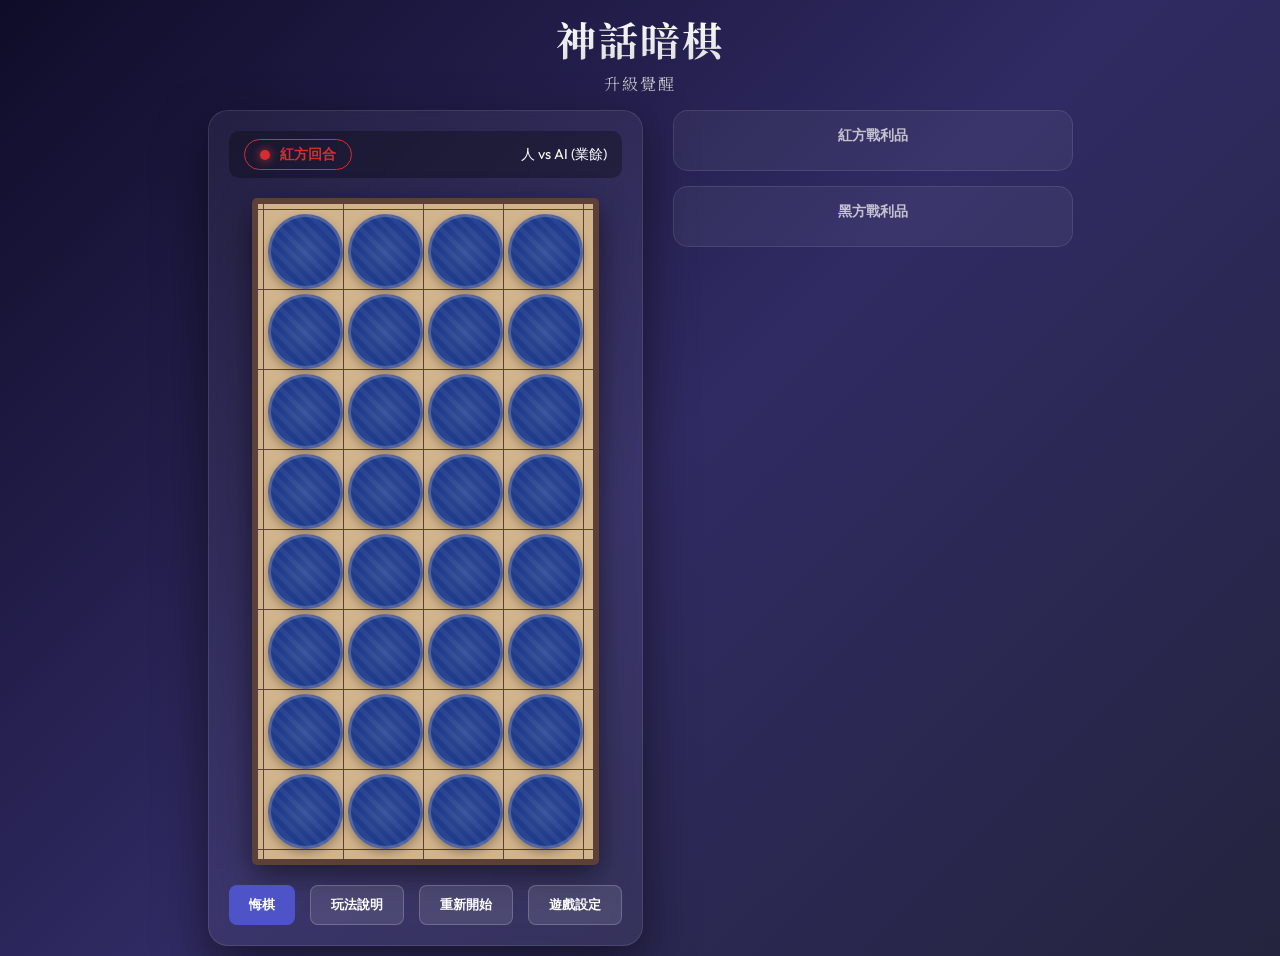
==== index.html @ 80d51399 "初始提交：暗棋專案" ====
<!DOCTYPE html>
<html lang="zh-TW">
<head>
    <meta charset="UTF-8">
    <meta name="viewport" content="width=device-width, initial-scale=1.0">
    <title>神話暗棋：升級覺醒 (Mythic Dark Chess)</title>
    <link rel="stylesheet" href="style.css">
    <link href="https://fonts.googleapis.com/css2?family=Noto+Serif+TC:wght@700&family=Outfit:wght@300;600&display=swap" rel="stylesheet">
</head>
<body>
    <div id="app">
        <header>
            <h1>神話暗棋 <span class="subtitle">升級覺醒</span></h1>
        </header>

        <!-- 玩法說明頁面 (預設隱藏) -->
        <section id="guide-page" class="hidden">
            <div class="guide-header">
                <button id="back-to-game" class="btn secondary">← 返回遊戲</button>
                <h2>棋子技能指南</h2>
            </div>
            
            <div class="guide-content">
                <!-- 這裡會由 JS 生成各棋子的動態教學卡片 -->
                <div id="guide-list"></div>
            </div>
        </section>

        <main id="main-game">
            <div class="game-container">
                <!-- 狀態顯示欄 -->
                <div class="status-bar">
                    <div id="turn-indicator" class="turn-red">
                        <span class="indicator-dot"></span>
                        <span class="turn-text">紅方回合</span>
                    </div>
                    <div class="game-info">
                        <span id="game-mode-display">人 vs AI (業餘)</span>
                    </div>
                </div>

                <!-- 棋盤區 -->
                <div id="board" class="board">
                    <!-- 棋子將由 JS 生成 -->
                </div>

                <!-- 底部控制區 -->
                <div class="controls">
                    <button id="undo-btn" class="btn primary">悔棋</button>
                    <button id="guide-btn" class="btn secondary">玩法說明</button>
                    <button id="reset-btn" class="btn secondary">重新開始</button>
                    <button id="settings-btn" class="btn secondary">遊戲設定</button>
                </div>
            </div>

            <!-- 側邊欄：吃子紀錄 (墳場) -->
            <aside class="graveyard-container">
                <div class="graveyard-section red-side">
                    <h3>紅方戰利品</h3>
                    <div id="red-captured" class="captured-list"></div>
                </div>
                <div class="graveyard-section black-side">
                    <h3>黑方戰利品</h3>
                    <div id="black-captured" class="captured-list"></div>
                </div>
            </aside>
        </main>

        <!-- 設定彈窗 -->
        <div id="settings-modal" class="modal hidden">
            <div class="modal-content">
                <h2>遊戲設定</h2>
                <div class="setting-group">
                    <label>對戰模式</label>
                    <select id="mode-select">
                        <option value="pvp">人 vs 人 (同機)</option>
                        <option value="pve" selected>人 vs AI</option>
                    </select>
                </div>
                <div class="setting-group" id="ai-difficulty-group">
                    <label>AI 難度</label>
                    <select id="difficulty-select">
                        <option value="novice">新手</option>
                        <option value="amateur" selected>業餘</option>
                        <option value="pro">職業</option>
                        <option value="god">神手</option>
                    </select>
                </div>
                <button id="close-settings" class="btn primary">確定</button>
            </div>
        </div>
    </div>

    <script src="game.js"></script>
</body>
</html>
---- style.css ----
:root {
    --bg-dark: #0f0c29;
    --bg-gradient: linear-gradient(135deg, #0f0c29, #302b63, #24243e);
    --board-bg: #d2b48c; /* 傳統木質色 */
    --grid-color: #5d4037;
    --tile-bg: rgba(255, 255, 255, 0.1);
    --red-piece: #d32f2f;
    --black-piece: #212121;
    --piece-bg: #f5f5f5; /* 象牙白底色 */
    --back-blue: #1e3a8a; /* 背面藍色 */
    --gold-glow: 0 0 15px rgba(255, 215, 0, 0.8), 0 0 30px rgba(255, 215, 0, 0.4);
    --glass-bg: rgba(255, 255, 255, 0.05);
    --glass-border: rgba(255, 255, 255, 0.1);
    --font-main: 'Outfit', sans-serif;
    --font-serif: 'Noto Serif TC', serif;
}

* {
    box-sizing: border-box;
    margin: 0;
    padding: 0;
}

body {
    background: var(--bg-gradient);
    color: white;
    font-family: var(--font-main);
    min-height: 100vh;
    display: flex;
    justify-content: center;
    align-items: center;
    overflow-x: hidden;
}

#app {
    width: 100%;
    max-width: 1000px;
    padding: 10px;
    display: flex;
    flex-direction: column;
    gap: 15px;
    align-items: center;
}

header {
    text-align: center;
    width: 100%;
}

h1 {
    font-family: var(--font-serif);
    font-size: 2.5rem;
    letter-spacing: 2px;
    background: linear-gradient(to bottom, #fff, #ccc);
    -webkit-background-clip: text;
    -webkit-text-fill-color: transparent;
}

.subtitle {
    font-size: 1rem;
    color: #ffd700;
    text-transform: uppercase;
    display: block;
    margin-top: 5px;
    font-weight: 300;
}

main {
    display: flex;
    flex-direction: row;
    gap: 30px;
    width: 100%;
    justify-content: center;
    align-items: flex-start;
}

@media (max-width: 850px) {
    main {
        flex-direction: column;
        align-items: center;
    }
}

/* 遊戲容器 */
.game-container {
    background: var(--glass-bg);
    backdrop-filter: blur(10px);
    border: 1px solid var(--glass-border);
    border-radius: 20px;
    padding: 20px;
    box-shadow: 0 20px 50px rgba(0,0,0,0.5);
    display: flex;
    flex-direction: column;
    align-items: center;
    gap: 20px;
}

/* 狀態欄 */
.status-bar {
    width: 100%;
    max-width: 400px;
    display: flex;
    justify-content: space-between;
    align-items: center;
    padding: 8px 15px;
    background: rgba(0,0,0,0.3);
    border-radius: 10px;
    font-size: 0.9rem;
}

#turn-indicator {
    display: flex;
    align-items: center;
    gap: 10px;
    font-weight: 600;
    padding: 5px 15px;
    border-radius: 20px;
    transition: all 0.3s ease;
}

.turn-red { color: var(--red-piece); border: 1px solid var(--red-piece); }
.turn-black { color: #fff; border: 1px solid #fff; }

.indicator-dot {
    width: 10px;
    height: 10px;
    border-radius: 50%;
    background: currentColor;
    box-shadow: 0 0 10px currentColor;
    animation: pulse 1.5s infinite;
}

@keyframes pulse {
    0% { opacity: 1; }
    50% { opacity: 0.3; }
    100% { opacity: 1; }
}

/* 棋盤 */
.board {
    display: grid;
    grid-template-columns: repeat(4, 18vmin);
    grid-template-rows: repeat(8, 18vmin);
    gap: 5px;
    padding: 10px;
    background-color: var(--board-bg);
    background-image: 
        linear-gradient(var(--grid-color) 1px, transparent 1px),
        linear-gradient(90deg, var(--grid-color) 1px, transparent 1px);
    background-size: calc(18vmin + 5px) calc(18vmin + 5px);
    background-position: 5px 5px;
    border: 6px solid #5d4037;
    border-radius: 5px;
    box-shadow: 0 10px 30px rgba(0,0,0,0.5);
}

/* 桌面版棋盤上限 */
@media (min-width: 850px) {
    .board {
        grid-template-columns: repeat(4, 75px);
        grid-template-rows: repeat(8, 75px);
        background-size: 80px 80px;
    }
}

/* 棋格/棋子 */
.tile {
    width: 100%;
    height: 100%;
    position: relative;
    cursor: pointer;
    perspective: 1000px;
}

.piece {
    width: 100%;
    height: 100%;
    position: absolute;
    transform-style: preserve-3d;
    transition: transform 0.6s cubic-bezier(0.4, 0, 0.2, 1);
}

.piece.flipped {
    transform: rotateY(180deg);
}

.piece-face {
    position: absolute;
    width: 100%;
    height: 100%;
    backface-visibility: hidden;
    border-radius: 50%;
    display: flex;
    justify-content: center;
    align-items: center;
    font-size: 1.8rem;
    font-family: var(--font-serif);
    user-select: none;
    box-shadow: 0 4px 10px rgba(0,0,0,0.3);
}

.piece-back {
    background: var(--back-blue);
    border: 3px solid rgba(255,255,255,0.2);
    background-image: 
        radial-gradient(circle at 50% 50%, rgba(255,255,255,0.1) 0%, transparent 60%),
        repeating-linear-gradient(45deg, transparent, transparent 5px, rgba(255,255,255,0.05) 5px, rgba(255,255,255,0.05) 10px);
}

.piece-back::after {
    content: "";
}

.piece-front {
    transform: rotateY(180deg);
    background: var(--piece-bg);
    border: 4px solid #ccc;
    color: var(--black-piece); /* 預設黑棋 */
}

.piece.red .piece-front { color: var(--red-piece); border-color: #e0e0e0; }
.piece.black .piece-front { color: var(--black-piece); border-color: #e0e0e0; }

/* 升級特效 */
.piece.upgraded .piece-front {
    border-color: #ffd700;
    box-shadow: var(--gold-glow);
    animation: gold-pulse 2s infinite;
}

/* 冷卻狀態：金色暗淡 */
.piece.upgraded.cooldown .piece-front {
    border-color: #aa8800;
    box-shadow: 0 0 5px rgba(170, 136, 0, 0.5);
    filter: grayscale(0.5) brightness(0.7);
    animation: none;
}

/* 選擇狀態：強烈呼吸效果 */
.tile.selected .piece {
    scale: 1.1;
    z-index: 10;
}

.tile.selected .piece-front {
    border-color: #00d2ff;
    box-shadow: 0 0 20px #00d2ff, 0 0 40px rgba(0, 210, 255, 0.4);
}

/* 墳場 */
.graveyard-container {
    display: flex;
    flex-direction: column;
    gap: 15px;
    width: 100%;
    max-width: 400px;
}

@media (max-width: 850px) {
    .graveyard-container {
        flex-direction: row;
        justify-content: center;
    }
}

.graveyard-section {
    background: var(--glass-bg);
    padding: 15px;
    border-radius: 15px;
    border: 1px solid var(--glass-border);
}

.graveyard-section h3 {
    font-size: 0.9rem;
    margin-bottom: 10px;
    opacity: 0.7;
    text-align: center;
}

.captured-list {
    display: flex;
    flex-wrap: wrap;
    gap: 5px;
}

.captured-item {
    width: 30px;
    height: 30px;
    border-radius: 50%;
    background: rgba(0,0,0,0.5);
    display: flex;
    justify-content: center;
    align-items: center;
    font-size: 0.8rem;
    border: 1px solid currentColor;
}

/* 按鈕 */
.controls {
    display: flex;
    gap: 15px;
}

.btn {
    padding: 10px 20px;
    border: none;
    border-radius: 8px;
    cursor: pointer;
    font-family: inherit;
    font-weight: 600;
    transition: all 0.2s;
}

.btn.primary { background: #4e54c8; color: white; }
.btn.secondary { background: rgba(255,255,255,0.1); color: white; border: 1px solid rgba(255,255,255,0.2); }
.btn:hover { transform: translateY(-2px); box-shadow: 0 5px 15px rgba(0,0,0,0.3); }

/* 彈窗 */
.modal {
    position: fixed;
    top: 0; left: 0; width: 100%; height: 100%;
    background: rgba(0,0,0,0.8);
    display: flex;
    justify-content: center;
    align-items: center;
    z-index: 100;
}

.modal.hidden { display: none; }

.modal-content {
    background: var(--bg-dark);
    padding: 30px;
    border-radius: 20px;
    border: 1px solid var(--gold-glow);
    width: 350px;
    display: flex;
    flex-direction: column;
    gap: 20px;
}

.setting-group {
    display: flex;
    flex-direction: column;
    gap: 10px;
}

select {
    padding: 10px;
    background: #222;
    color: white;
    border: 1px solid #444;
    border-radius: 5px;
}

/* 教學頁面樣式 */
#guide-page {
    width: 100%;
    max-width: 900px;
    background: var(--glass-bg);
    backdrop-filter: blur(20px);
    border-radius: 20px;
    padding: 20px;
    border: 1px solid var(--glass-border);
    animation: fadeIn 0.4s ease;
}

@keyframes fadeIn {
    from { opacity: 0; transform: translateY(20px); }
    to { opacity: 1; transform: translateY(0); }
}

.guide-header {
    display: flex;
    align-items: center;
    gap: 20px;
    margin-bottom: 30px;
    padding-bottom: 15px;
    border-bottom: 1px solid var(--glass-border);
}

#guide-list {
    display: grid;
    grid-template-columns: repeat(auto-fill, minmax(300px, 1fr));
    gap: 20px;
}

.guide-card {
    background: rgba(0,0,0,0.3);
    border-radius: 15px;
    padding: 20px;
    display: flex;
    flex-direction: column;
    gap: 15px;
    border: 1px solid rgba(255,255,255,0.05);
    transition: transform 0.3s;
}

.guide-card:hover {
    transform: translateY(-5px);
    border-color: rgba(255,215,0,0.3);
}

.guide-card h3 {
    font-family: var(--font-serif);
    color: #ffd700;
    display: flex;
    align-items: center;
    gap: 10px;
    font-size: 1.5rem;
}

.skill-tag {
    font-size: 0.8rem;
    background: #4e54c8;
    padding: 2px 8px;
    border-radius: 4px;
    color: white;
}

.guide-desc {
    font-size: 0.95rem;
    line-height: 1.6;
    color: #ccc;
}

/* 示範動畫棋盤 */
.demo-container {
    width: 100%;
    aspect-ratio: 1;
    background: var(--board-bg);
    border-radius: 8px;
    display: flex;
    justify-content: center;
    align-items: center;
    position: relative;
    overflow: hidden;
    border: 2px solid #5d4037;
}

.demo-board {
    display: grid;
    grid-template-columns: repeat(3, 1fr);
    grid-template-rows: repeat(3, 1fr);
    width: 90%;
    height: 90%;
    gap: 4px;
}

.demo-tile {
    background: rgba(0,0,0,0.1);
    border-radius: 4px;
    display: flex;
    justify-content: center;
    align-items: center;
    position: relative;
}

.demo-piece {
    width: 80%;
    height: 80%;
    border-radius: 50%;
    background: var(--piece-bg);
    display: flex;
    justify-content: center;
    align-items: center;
    font-size: 1.2rem;
    font-family: var(--font-serif);
    border: 2px solid #ccc;
    position: absolute;
    transition: all 1s ease-in-out;
}

.demo-piece.red { color: var(--red-piece); }
.demo-piece.black { color: var(--black-piece); }
.demo-piece.gold { border-color: #ffd700; box-shadow: var(--gold-glow); }

/* 教學頁面手機適應 */
@media (max-width: 600px) {
    #guide-list { grid-template-columns: 1fr; }
    .guide-header h2 { font-size: 1.2rem; }
}

.hidden { display: none !important; }
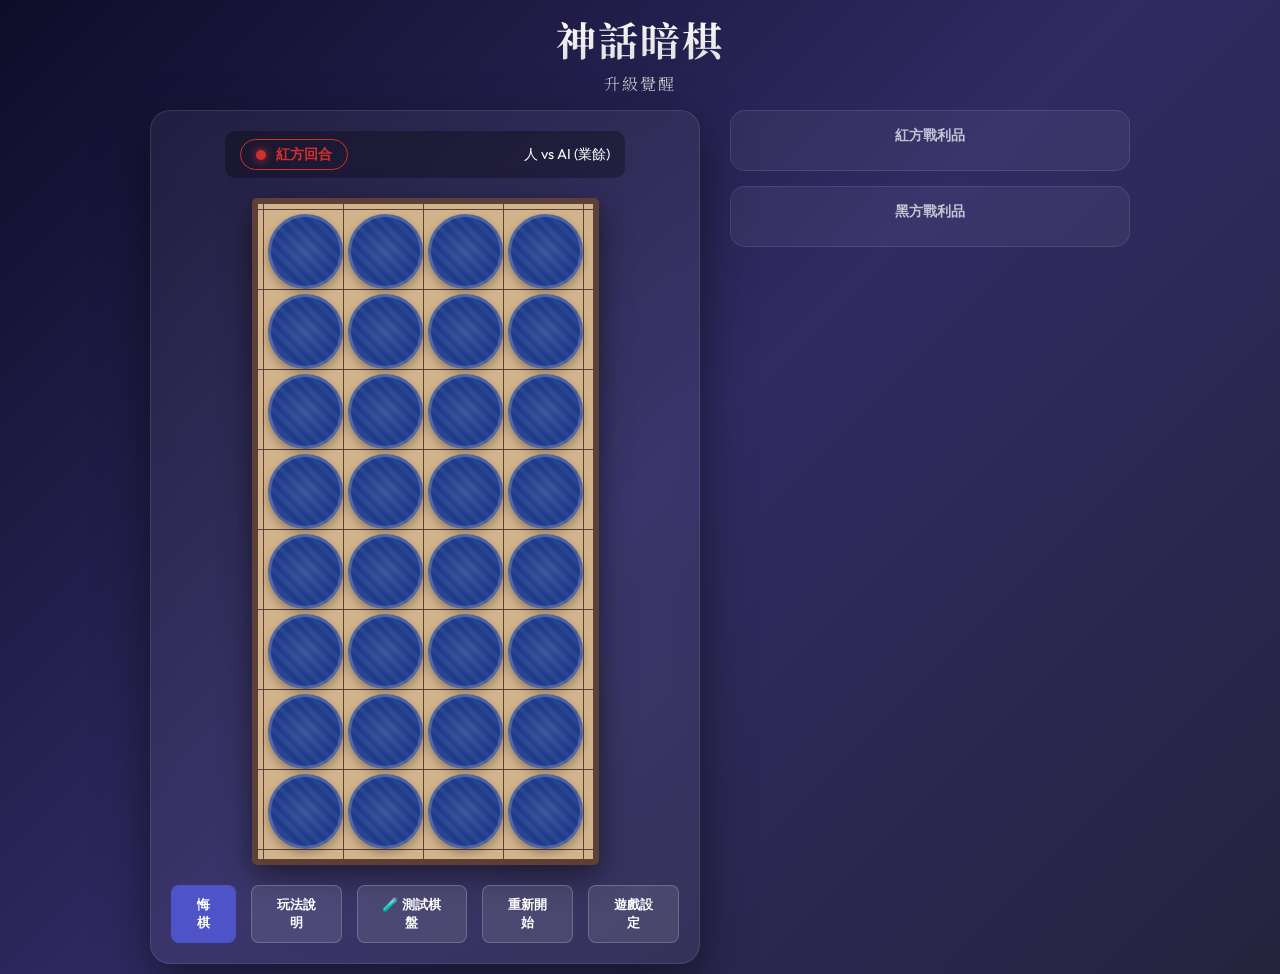
==== commit f2197179: "新增測試棋盤、音效開關，並修復象重踏與兵補位等BUG" ====
--- a/index.html
+++ b/index.html
@@ -12,6 +12,37 @@
         <header>
             <h1>神話暗棋 <span class="subtitle">升級覺醒</span></h1>
         </header>
+
+        <!-- 自訂測試棋盤頁面 -->
+        <section id="sandbox-page" class="hidden">
+            <div class="sandbox-header">
+                <button id="back-from-sandbox" class="btn secondary">← 返回遊戲</button>
+                <h2>🧪 自訂測試棋盤</h2>
+                <button id="clear-sandbox" class="btn secondary">清空棋盤</button>
+            </div>
+            <div class="sandbox-layout">
+                <div class="sandbox-palette">
+                    <div class="palette-section">
+                        <div class="palette-side-label red-label">🔴 紅方</div>
+                        <div class="palette-pieces" id="red-palette"></div>
+                    </div>
+                    <div class="palette-divider"></div>
+                    <div class="palette-section">
+                        <div class="palette-side-label black-label">⚫ 黑方</div>
+                        <div class="palette-pieces" id="black-palette"></div>
+                    </div>
+                    <div class="palette-tools">
+                        <button id="palette-eraser" class="btn secondary">🗑️ 橡皮擦</button>
+                        <button id="sandbox-load-game" class="btn primary">▶ 載入至主遊戲</button>
+                    </div>
+                    <div class="palette-hint">
+                        <p>左鍵：放置 / 再點移除</p>
+                        <p>右鍵：切換升級狀態 ✨</p>
+                    </div>
+                </div>
+                <div id="sandbox-board" class="board"></div>
+            </div>
+        </section>
 
         <!-- 玩法說明頁面 (預設隱藏) -->
         <section id="guide-page" class="hidden">
@@ -48,6 +79,7 @@
                 <div class="controls">
                     <button id="undo-btn" class="btn primary">悔棋</button>
                     <button id="guide-btn" class="btn secondary">玩法說明</button>
+                    <button id="sandbox-btn" class="btn secondary">🧪 測試棋盤</button>
                     <button id="reset-btn" class="btn secondary">重新開始</button>
                     <button id="settings-btn" class="btn secondary">遊戲設定</button>
                 </div>
@@ -65,6 +97,16 @@
                 </div>
             </aside>
         </main>
+
+        <!-- 重複棋步警告彈窗 -->
+        <div id="repetition-modal" class="modal hidden">
+            <div class="modal-content warning-modal">
+                <div class="warning-icon">⚠️</div>
+                <h2>禁手警告</h2>
+                <p id="repetition-msg">同樣的棋步已連續使用 3 次！<br>不可再重複此棋步，請改走其他棋路。</p>
+                <button id="close-repetition" class="btn primary">我知道了</button>
+            </div>
+        </div>
 
         <!-- 設定彈窗 -->
         <div id="settings-modal" class="modal hidden">
@@ -86,6 +128,13 @@
                         <option value="god">神手</option>
                     </select>
                 </div>
+                <div class="setting-group">
+                    <label>音效</label>
+                    <label class="toggle-switch" id="sound-toggle-label">
+                        <input type="checkbox" id="sound-toggle" checked>
+                        <span class="toggle-slider"></span>
+                    </label>
+                </div>
                 <button id="close-settings" class="btn primary">確定</button>
             </div>
         </div>
--- a/style.css
+++ b/style.css
@@ -482,3 +482,159 @@
 }
 
 .hidden { display: none !important; }
+
+/* 禁手警告彈窗 */
+.warning-modal {
+    border: 1px solid rgba(255, 180, 0, 0.5) !important;
+    box-shadow: 0 0 30px rgba(255, 165, 0, 0.3);
+    text-align: center;
+    animation: shake 0.4s ease;
+}
+
+.warning-icon {
+    font-size: 3rem;
+    line-height: 1;
+}
+
+.warning-modal h2 {
+    color: #ffb400;
+}
+
+.warning-modal p {
+    color: #ccc;
+    line-height: 1.8;
+}
+
+@keyframes shake {
+    0%, 100% { transform: translateX(0); }
+    20% { transform: translateX(-10px); }
+    40% { transform: translateX(10px); }
+    60% { transform: translateX(-8px); }
+    80% { transform: translateX(8px); }
+}
+
+/* ===== 音效切換開關 ===== */
+.toggle-switch {
+    position: relative;
+    display: inline-block;
+    width: 52px;
+    height: 28px;
+    cursor: pointer;
+}
+.toggle-switch input { opacity: 0; width: 0; height: 0; }
+.toggle-slider {
+    position: absolute;
+    top: 0; left: 0; right: 0; bottom: 0;
+    background: #444;
+    border-radius: 28px;
+    transition: 0.3s;
+}
+.toggle-slider:before {
+    content: '';
+    position: absolute;
+    width: 22px; height: 22px;
+    left: 3px; top: 3px;
+    background: white;
+    border-radius: 50%;
+    transition: 0.3s;
+    box-shadow: 0 2px 5px rgba(0,0,0,0.4);
+}
+input:checked + .toggle-slider { background: #4e54c8; }
+input:checked + .toggle-slider:before { transform: translateX(24px); }
+.setting-group { flex-direction: row; justify-content: space-between; align-items: center; }
+
+/* ===== 自訂測試棋盤頁面 ===== */
+#sandbox-page {
+    width: 100%;
+    max-width: 1100px;
+    background: var(--glass-bg);
+    backdrop-filter: blur(20px);
+    border-radius: 20px;
+    padding: 20px;
+    border: 1px solid var(--glass-border);
+    animation: fadeIn 0.4s ease;
+}
+.sandbox-header {
+    display: flex;
+    align-items: center;
+    justify-content: space-between;
+    gap: 15px;
+    margin-bottom: 20px;
+    padding-bottom: 15px;
+    border-bottom: 1px solid var(--glass-border);
+}
+.sandbox-header h2 { font-family: var(--font-serif); color: #ffd700; }
+.sandbox-layout {
+    display: flex;
+    gap: 20px;
+    align-items: flex-start;
+    justify-content: center;
+}
+@media (max-width: 750px) {
+    .sandbox-layout { flex-direction: column; align-items: center; }
+    .sandbox-header { flex-wrap: wrap; }
+}
+.sandbox-palette {
+    background: rgba(0,0,0,0.3);
+    border-radius: 15px;
+    padding: 15px;
+    border: 1px solid var(--glass-border);
+    display: flex;
+    flex-direction: column;
+    gap: 12px;
+    min-width: 155px;
+}
+.palette-section { display: flex; flex-direction: column; gap: 8px; }
+.palette-side-label {
+    font-size: 0.8rem;
+    font-weight: 700;
+    padding: 3px 8px;
+    border-radius: 5px;
+    text-align: center;
+}
+.red-label { color: var(--red-piece); border: 1px solid var(--red-piece); }
+.black-label { color: #aaa; border: 1px solid #555; }
+.palette-pieces {
+    display: flex;
+    flex-wrap: wrap;
+    gap: 6px;
+    justify-content: center;
+}
+.palette-piece {
+    width: 40px;
+    height: 40px;
+    border-radius: 50%;
+    background: var(--piece-bg);
+    display: flex;
+    justify-content: center;
+    align-items: center;
+    font-family: var(--font-serif);
+    font-size: 1.1rem;
+    cursor: pointer;
+    border: 3px solid #ccc;
+    transition: all 0.2s;
+    user-select: none;
+}
+.palette-piece.red { color: var(--red-piece); }
+.palette-piece.black { color: var(--black-piece); }
+.palette-piece:hover { transform: scale(1.1); border-color: #00d2ff; }
+.palette-piece.palette-selected {
+    border-color: #ffd700;
+    box-shadow: 0 0 12px rgba(255,215,0,0.7);
+    transform: scale(1.1);
+}
+.palette-divider { height: 1px; background: var(--glass-border); }
+.palette-tools { display: flex; flex-direction: column; gap: 8px; }
+#palette-eraser.active {
+    background: rgba(255,80,80,0.2);
+    border-color: rgba(255,80,80,0.5);
+    color: #ff8080;
+}
+.palette-hint {
+    font-size: 0.75rem;
+    color: #888;
+    line-height: 1.8;
+    text-align: center;
+}
+
+
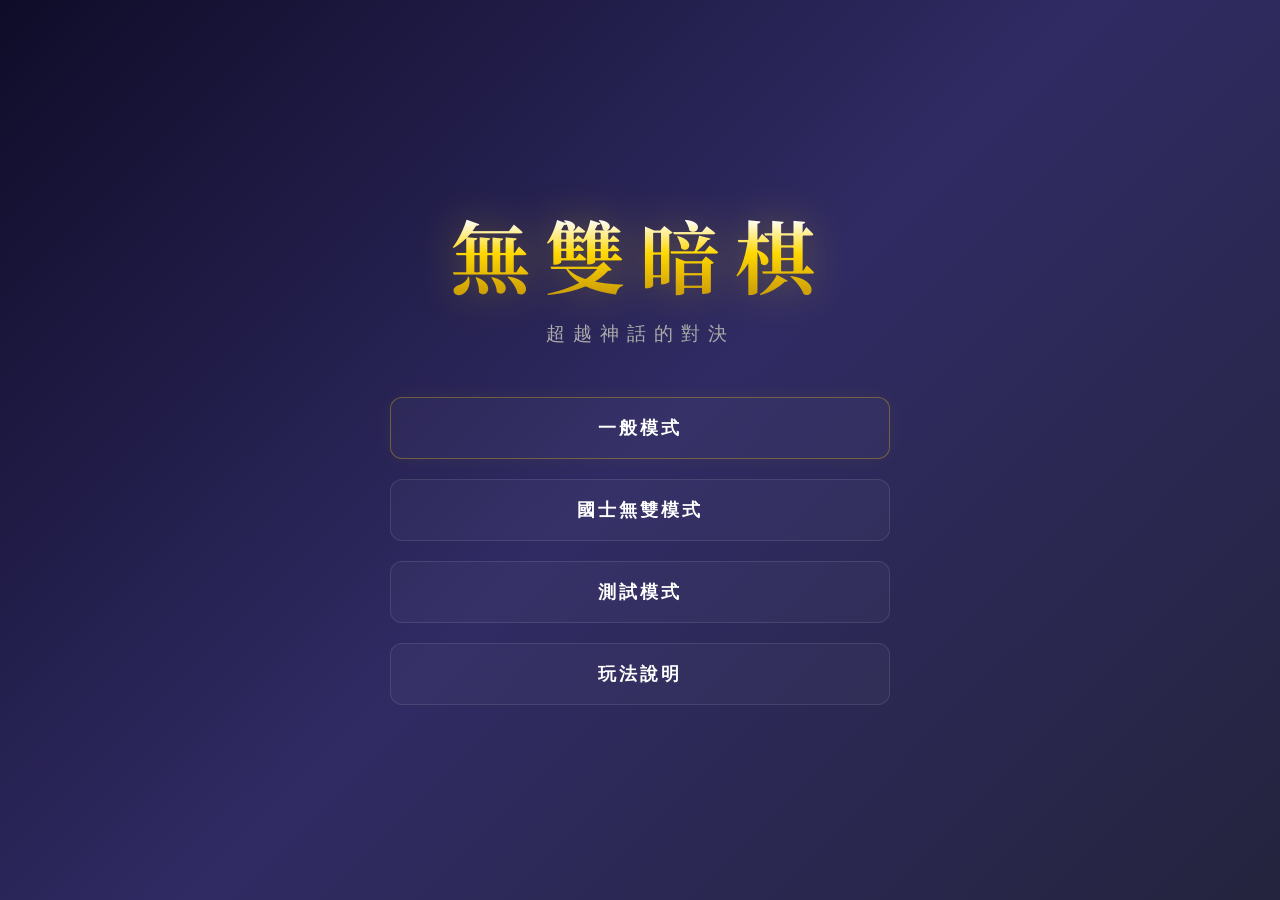
==== commit 7e1224d4: "feat: add landing page and restructure UI flow" ====
--- a/index.html
+++ b/index.html
@@ -3,20 +3,30 @@
 <head>
     <meta charset="UTF-8">
     <meta name="viewport" content="width=device-width, initial-scale=1.0">
-    <title>神話暗棋：升級覺醒 (Mythic Dark Chess)</title>
+    <title>無雙暗棋 (Wushuang Dark Chess)</title>
     <link rel="stylesheet" href="style.css">
     <link href="https://fonts.googleapis.com/css2?family=Noto+Serif+TC:wght@700&family=Outfit:wght@300;600&display=swap" rel="stylesheet">
 </head>
 <body>
     <div id="app">
-        <header>
-            <h1>神話暗棋 <span class="subtitle">升級覺醒</span></h1>
-        </header>
+        <!-- 起始頁面 -->
+        <section id="start-page">
+            <header class="hero-header">
+                <h1>無雙暗棋</h1>
+                <p class="hero-subtitle">超越神話的對決</p>
+            </header>
+            <div class="menu-container">
+                <button id="normal-mode-btn" class="btn menu-btn primary">一般模式</button>
+                <button id="wushuang-mode-btn" class="btn menu-btn secondary">國士無雙模式</button>
+                <button id="sandbox-mode-btn" class="btn menu-btn secondary">測試模式</button>
+                <button id="open-guide-btn" class="btn menu-btn secondary">玩法說明</button>
+            </div>
+        </section>
 
         <!-- 自訂測試棋盤頁面 -->
         <section id="sandbox-page" class="hidden">
             <div class="sandbox-header">
-                <button id="back-from-sandbox" class="btn secondary">← 返回遊戲</button>
+                <button id="back-from-sandbox" class="btn secondary">← 返回主選單</button>
                 <h2>🧪 自訂測試棋盤</h2>
                 <button id="clear-sandbox" class="btn secondary">清空棋盤</button>
             </div>
@@ -47,17 +57,16 @@
         <!-- 玩法說明頁面 (預設隱藏) -->
         <section id="guide-page" class="hidden">
             <div class="guide-header">
-                <button id="back-to-game" class="btn secondary">← 返回遊戲</button>
+                <button id="back-to-menu" class="btn secondary">← 返回主選單</button>
                 <h2>棋子技能指南</h2>
             </div>
             
             <div class="guide-content">
-                <!-- 這裡會由 JS 生成各棋子的動態教學卡片 -->
                 <div id="guide-list"></div>
             </div>
         </section>
 
-        <main id="main-game">
+        <main id="main-game" class="hidden">
             <div class="game-container">
                 <!-- 狀態顯示欄 -->
                 <div class="status-bar">
@@ -75,13 +84,11 @@
                     <!-- 棋子將由 JS 生成 -->
                 </div>
 
-                <!-- 底部控制區 -->
+                <!-- 底部控制區 (簡化後) -->
                 <div class="controls">
                     <button id="undo-btn" class="btn primary">悔棋</button>
-                    <button id="guide-btn" class="btn secondary">玩法說明</button>
-                    <button id="sandbox-btn" class="btn secondary">🧪 測試棋盤</button>
                     <button id="reset-btn" class="btn secondary">重新開始</button>
-                    <button id="settings-btn" class="btn secondary">遊戲設定</button>
+                    <button id="back-to-menu-from-game" class="btn secondary">主選單</button>
                 </div>
             </div>
 
@@ -108,7 +115,7 @@
             </div>
         </div>
 
-        <!-- 設定彈窗 -->
+        <!-- 設定彈窗 (現在作為進入遊戲前的必要步驟) -->
         <div id="settings-modal" class="modal hidden">
             <div class="modal-content">
                 <h2>遊戲設定</h2>
@@ -129,17 +136,19 @@
                     </select>
                 </div>
                 <div class="setting-group">
-                    <label>音效</label>
+                    <label>音效開關</label>
                     <label class="toggle-switch" id="sound-toggle-label">
                         <input type="checkbox" id="sound-toggle" checked>
                         <span class="toggle-slider"></span>
                     </label>
                 </div>
-                <button id="close-settings" class="btn primary">確定</button>
+                <button id="start-game-confirm" class="btn primary">開始遊戲</button>
+                <button id="cancel-settings" class="btn secondary">取消</button>
             </div>
         </div>
     </div>
 
     <script src="game.js"></script>
+
 </body>
 </html>
--- a/style.css
+++ b/style.css
@@ -35,11 +35,89 @@
 #app {
     width: 100%;
     max-width: 1000px;
-    padding: 10px;
+    padding: 20px;
     display: flex;
     flex-direction: column;
     gap: 15px;
     align-items: center;
+    min-height: 100vh;
+    justify-content: center;
+}
+
+/* ===== 起始頁面樣式 ===== */
+#start-page {
+    display: flex;
+    flex-direction: column;
+    align-items: center;
+    gap: 50px;
+    animation: fadeInScale 0.8s cubic-bezier(0.4, 0, 0.2, 1);
+    width: 100%;
+    max-width: 500px;
+}
+
+@keyframes fadeInScale {
+    from { opacity: 0; transform: scale(0.9); }
+    to { opacity: 1; transform: scale(1); }
+}
+
+.hero-header {
+    text-align: center;
+}
+
+.hero-header h1 {
+    font-family: var(--font-serif);
+    font-size: 5rem;
+    letter-spacing: 15px;
+    background: linear-gradient(to bottom, #fff 20%, #ffd700 50%, #b8860b 100%);
+    -webkit-background-clip: text;
+    -webkit-text-fill-color: transparent;
+    filter: drop-shadow(0 0 20px rgba(255, 215, 0, 0.3));
+    margin-bottom: 10px;
+    text-shadow: none;
+}
+
+.hero-subtitle {
+    font-size: 1.2rem;
+    letter-spacing: 8px;
+    color: #aaa;
+    text-transform: uppercase;
+    font-weight: 300;
+}
+
+.menu-container {
+    display: flex;
+    flex-direction: column;
+    gap: 20px;
+    width: 100%;
+}
+
+.menu-btn {
+    padding: 18px !important;
+    font-size: 1.1rem !important;
+    letter-spacing: 3px;
+    text-transform: uppercase;
+    border-radius: 12px !important;
+    position: relative;
+    overflow: hidden;
+    background: rgba(255, 255, 255, 0.03) !important;
+    border: 1px solid rgba(255, 255, 255, 0.1) !important;
+    transition: all 0.4s cubic-bezier(0.175, 0.885, 0.32, 1.275) !important;
+}
+
+.menu-btn.primary {
+    border-color: rgba(255, 215, 0, 0.3) !important;
+    box-shadow: 0 0 20px rgba(255, 215, 0, 0.05);
+}
+
+.menu-btn:hover {
+    background: rgba(255, 255, 255, 0.1) !important;
+    transform: translateY(-5px) scale(1.02);
+    border-color: #ffd700 !important;
+    box-shadow: 0 10px 30px rgba(0,0,0,0.5), 0 0 20px rgba(255, 215, 0, 0.2);
+}
+
+.menu-btn:active {
+    transform: scale(0.98);
 }
 
 header {
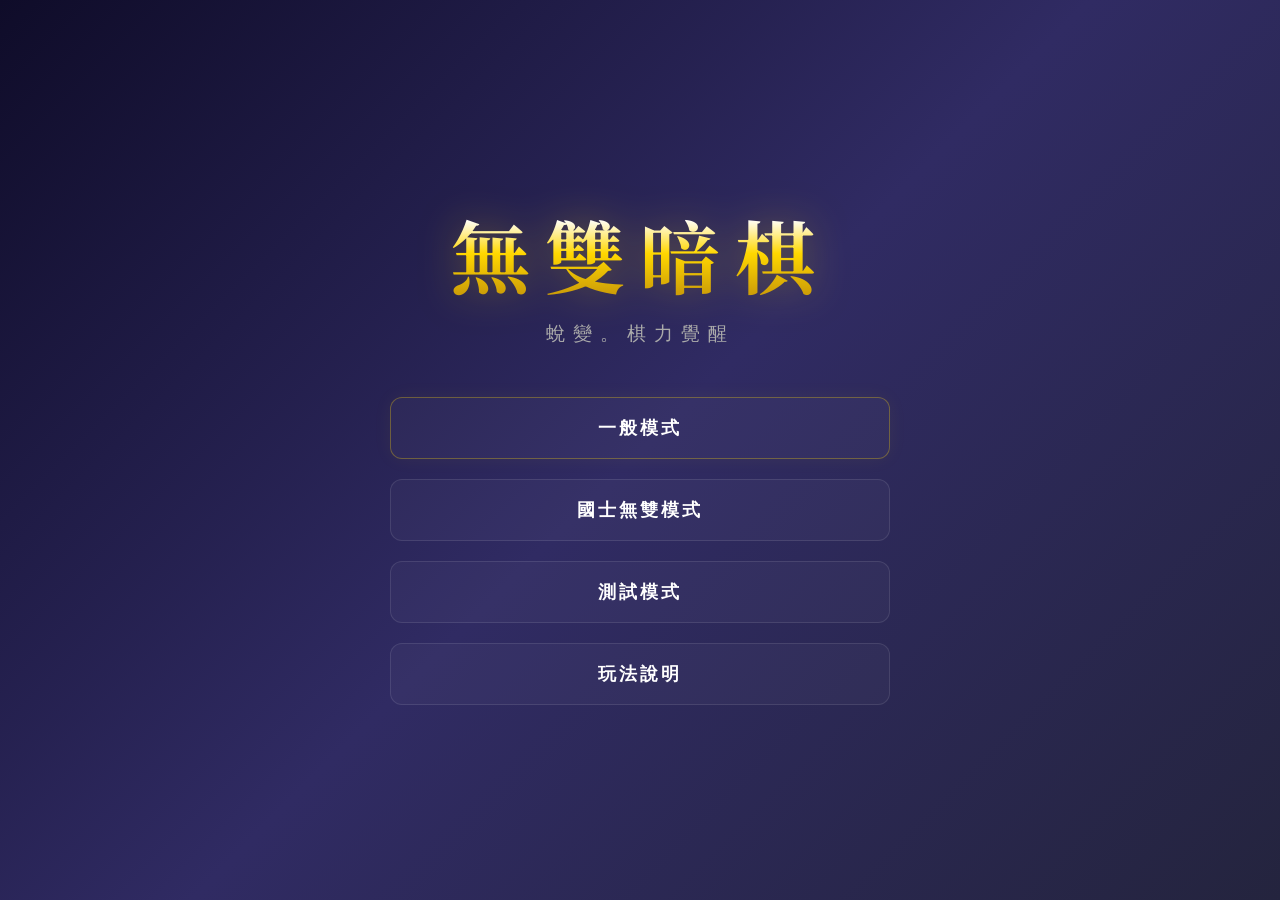
==== commit 066013bc: "style: responsive title and new subtitle; feat: hidden triple-click for test mode" ====
--- a/index.html
+++ b/index.html
@@ -13,7 +13,7 @@
         <section id="start-page">
             <header class="hero-header">
                 <h1>無雙暗棋</h1>
-                <p class="hero-subtitle">超越神話的對決</p>
+                <p class="hero-subtitle">蛻變。棋力覺醒</p>
             </header>
             <div class="menu-container">
                 <button id="normal-mode-btn" class="btn menu-btn primary">一般模式</button>
--- a/style.css
+++ b/style.css
@@ -66,14 +66,16 @@
 
 .hero-header h1 {
     font-family: var(--font-serif);
-    font-size: 5rem;
-    letter-spacing: 15px;
+    font-size: clamp(2.5rem, 18vw, 5rem);
+    letter-spacing: clamp(5px, 2vw, 15px);
     background: linear-gradient(to bottom, #fff 20%, #ffd700 50%, #b8860b 100%);
     -webkit-background-clip: text;
     -webkit-text-fill-color: transparent;
     filter: drop-shadow(0 0 20px rgba(255, 215, 0, 0.3));
     margin-bottom: 10px;
     text-shadow: none;
+    white-space: nowrap;
+    width: 100%;
 }
 
 .hero-subtitle {
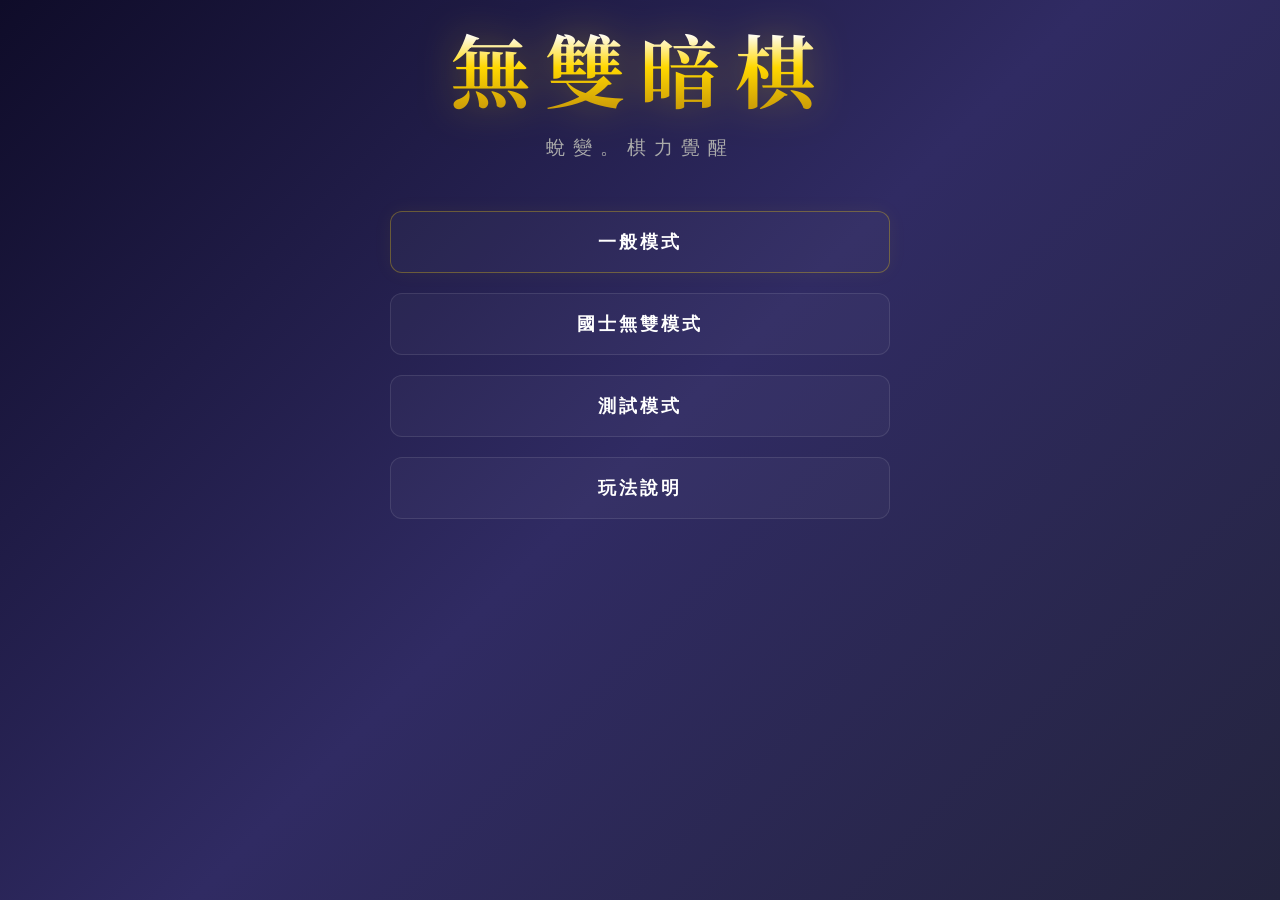
==== commit aa851f5f: "fix: resolve mobile UI cutoff, bypass github pages cache, enhance long-press UX and update AI diffic" ====
--- a/index.html
+++ b/index.html
@@ -4,7 +4,7 @@
     <meta charset="UTF-8">
     <meta name="viewport" content="width=device-width, initial-scale=1.0">
     <title>無雙暗棋 (Wushuang Dark Chess)</title>
-    <link rel="stylesheet" href="style.css">
+    <link rel="stylesheet" href="style.css?v=3">
     <link href="https://fonts.googleapis.com/css2?family=Noto+Serif+TC:wght@700&family=Outfit:wght@300;600&display=swap" rel="stylesheet">
 </head>
 <body>
@@ -129,10 +129,10 @@
                 <div class="setting-group" id="ai-difficulty-group">
                     <label>AI 難度</label>
                     <select id="difficulty-select">
-                        <option value="novice">新手</option>
-                        <option value="amateur" selected>業餘</option>
-                        <option value="pro">職業</option>
-                        <option value="god">神手</option>
+                        <option value="novice">超簡單</option>
+                        <option value="amateur" selected>簡單</option>
+                        <option value="pro">中等</option>
+                        <option value="god">困難</option>
                     </select>
                 </div>
                 <div class="setting-group">
@@ -148,7 +148,7 @@
         </div>
     </div>
 
-    <script src="game.js"></script>
+    <script src="game.js?v=3"></script>
 
 </body>
 </html>
--- a/style.css
+++ b/style.css
@@ -25,23 +25,24 @@
     background: var(--bg-gradient);
     color: white;
     font-family: var(--font-main);
-    min-height: 100vh;
-    display: flex;
-    justify-content: center;
-    align-items: center;
-    overflow-x: hidden;
+    height: 100dvh;
+    display: flex;
+    justify-content: center;
+    align-items: center;
+    overflow: hidden; /* 防止任何方向的捲動 */
 }
 
 #app {
     width: 100%;
     max-width: 1000px;
-    padding: 20px;
-    display: flex;
-    flex-direction: column;
-    gap: 15px;
-    align-items: center;
-    min-height: 100vh;
-    justify-content: center;
+    height: 100%;
+    padding: 10px;
+    display: flex;
+    flex-direction: column;
+    gap: 10px;
+    align-items: center;
+    justify-content: flex-start; /* 絕對從頂部開始排版，防止斷頭 */
+    overflow-y: auto; /* 允許畫面內部上下滑動 */
 }
 
 /* ===== 起始頁面樣式 ===== */
@@ -104,6 +105,8 @@
     background: rgba(255, 255, 255, 0.03) !important;
     border: 1px solid rgba(255, 255, 255, 0.1) !important;
     transition: all 0.4s cubic-bezier(0.175, 0.885, 0.32, 1.275) !important;
+    user-select: none;
+    -webkit-touch-callout: none;
 }
 
 .menu-btn.primary {
@@ -158,6 +161,52 @@
     main {
         flex-direction: column;
         align-items: center;
+        gap: 10px; /* 縮小主要間距 */
+    }
+    
+    .game-container {
+        padding: 10px;
+        gap: 10px;
+        width: 100%;
+        max-width: 100vw;
+    }
+
+    .graveyard-container {
+        flex-direction: row;
+        width: 100%;
+        gap: 5px;
+    }
+
+    .graveyard-section {
+        flex: 1;
+        padding: 5px;
+    }
+
+    .graveyard-section h3 {
+        font-size: 0.8rem;
+        margin-bottom: 5px;
+    }
+
+    .captured-item {
+        width: 20px;
+        height: 20px;
+        font-size: 0.6rem;
+    }
+
+    /* 手機版特化棋盤尺寸，進一步縮小 vh 以容納上下所有元件 */
+    .board {
+        grid-template-columns: repeat(4, min(23vw, 6.8vh));
+        grid-template-rows: repeat(8, min(23vw, 6.8vh));
+        background-size: calc(min(23vw, 6.8vh) + 4px) calc(min(23vw, 6.8vh) + 4px);
+    }
+    
+    .status-bar {
+        padding: 4px 10px;
+    }
+    
+    .btn {
+        padding: 8px 15px;
+        font-size: 0.9rem;
     }
 }
 
@@ -216,20 +265,20 @@
     100% { opacity: 1; }
 }
 
-/* 棋盤 */
+/* 棋盤：使用 min(vw, vh) 確保寬高皆不超出螢幕 */
 .board {
     display: grid;
-    grid-template-columns: repeat(4, 18vmin);
-    grid-template-rows: repeat(8, 18vmin);
-    gap: 5px;
-    padding: 10px;
+    grid-template-columns: repeat(4, min(22vw, 8.5vh));
+    grid-template-rows: repeat(8, min(22vw, 8.5vh));
+    gap: 4px;
+    padding: 6px;
     background-color: var(--board-bg);
     background-image: 
         linear-gradient(var(--grid-color) 1px, transparent 1px),
         linear-gradient(90deg, var(--grid-color) 1px, transparent 1px);
-    background-size: calc(18vmin + 5px) calc(18vmin + 5px);
-    background-position: 5px 5px;
-    border: 6px solid #5d4037;
+    background-size: calc(min(22vw, 8.5vh) + 4px) calc(min(22vw, 8.5vh) + 4px);
+    background-position: 4px 4px;
+    border: 4px solid #5d4037;
     border-radius: 5px;
     box-shadow: 0 10px 30px rgba(0,0,0,0.5);
 }
@@ -239,9 +288,11 @@
     .board {
         grid-template-columns: repeat(4, 75px);
         grid-template-rows: repeat(8, 75px);
-        background-size: 80px 80px;
-    }
-}
+        background-size: 79px 79px;
+        background-position: 4px 4px;
+    }
+}
+
 
 /* 棋格/棋子 */
 .tile {
